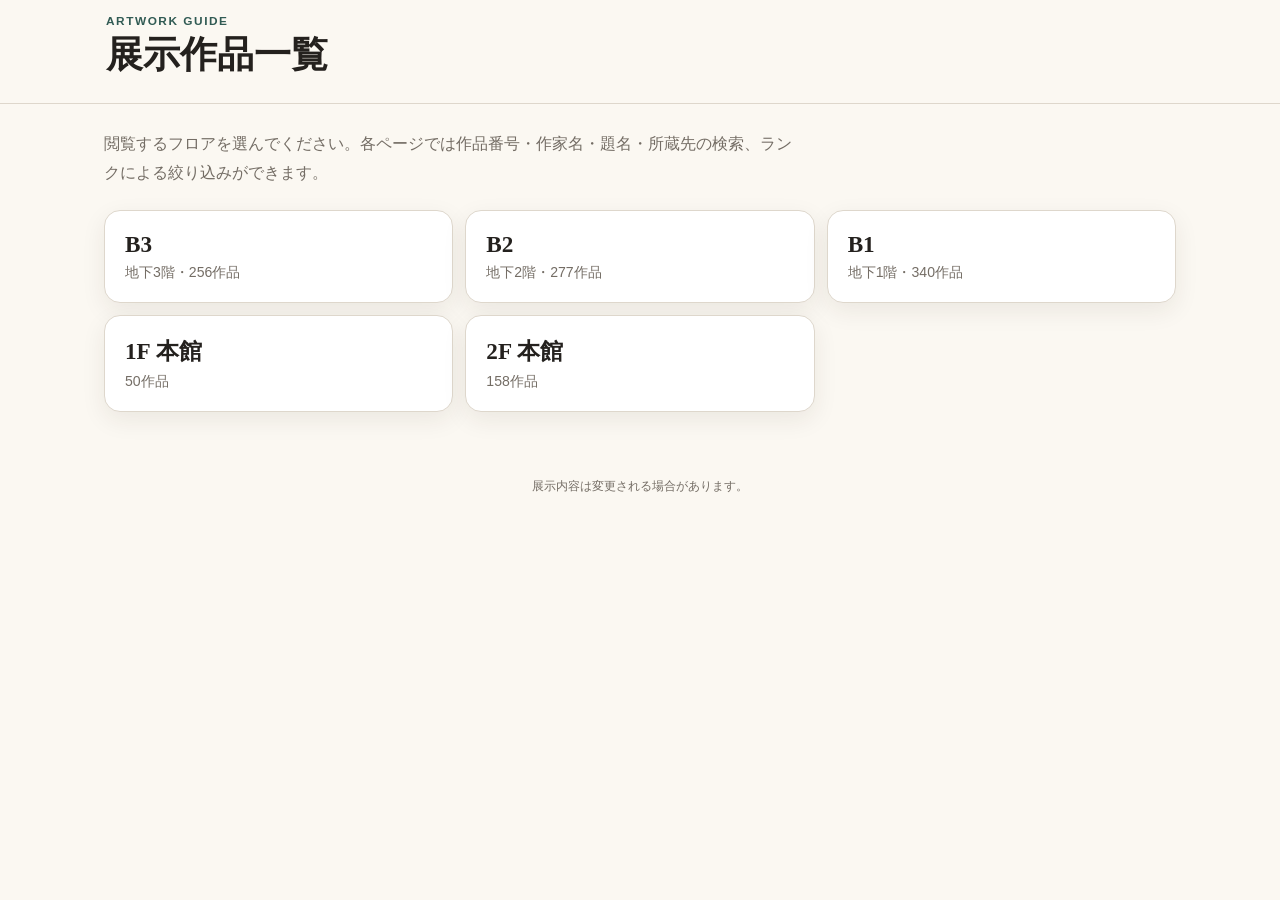
==== index.html @ 7910fbfc "Add files via upload" ====
<!doctype html><html lang="ja"><head><meta charset="utf-8"><meta name="viewport" content="width=device-width,initial-scale=1,viewport-fit=cover"><meta name="theme-color" content="#315b54"><title>展示作品一覧</title><link rel="stylesheet" href="styles.css"></head><body><header><div class="head"><p class="eyebrow">ARTWORK GUIDE</p><h1 class="title">展示作品一覧</h1></div></header><main><p class="home-intro">閲覧するフロアを選んでください。各ページでは作品番号・作家名・題名・所蔵先の検索、ランクによる絞り込みができます。</p><div class="floor-grid"><a class="floor-card" href="b3.html"><strong>B3</strong><span>地下3階・256作品</span></a><a class="floor-card" href="b2.html"><strong>B2</strong><span>地下2階・277作品</span></a><a class="floor-card" href="b1.html"><strong>B1</strong><span>地下1階・340作品</span></a><a class="floor-card" href="1f.html"><strong>1F 本館</strong><span>50作品</span></a><a class="floor-card" href="2f.html"><strong>2F 本館</strong><span>158作品</span></a></div></main><footer>展示内容は変更される場合があります。</footer></body></html>
---- styles.css ----
:root{--ink:#24211e;--muted:#746d65;--paper:#fbf8f2;--card:#fff;--line:#ded7cc;--accent:#315b54;--s:#a62b35;--a:#d49b17;--shadow:0 8px 24px rgba(45,36,25,.08)}
*{box-sizing:border-box}html{background:var(--paper);color:var(--ink);font-family:-apple-system,BlinkMacSystemFont,"Hiragino Sans","Yu Gothic UI",sans-serif}body{margin:0}button,input,select{font:inherit}
header{position:sticky;top:0;z-index:5;background:rgba(251,248,242,.94);backdrop-filter:blur(12px);border-bottom:1px solid var(--line)}
.head{max-width:1100px;margin:auto;padding:14px 16px 12px}.eyebrow{margin:0;color:var(--accent);font-weight:800;font-size:.74rem;letter-spacing:.13em}.title{margin:3px 0 11px;font-family:Georgia,"Yu Mincho",serif;font-size:clamp(1.55rem,7vw,2.3rem)}
.floor-nav{display:flex;gap:7px;overflow:auto;padding-bottom:2px;scrollbar-width:none}.floor-nav a{white-space:nowrap;text-decoration:none;color:var(--ink);background:#fff;border:1px solid var(--line);border-radius:999px;padding:8px 12px;font-size:.83rem;font-weight:700}.floor-nav a.active{background:var(--accent);border-color:var(--accent);color:white}
main{max-width:1100px;margin:auto;padding:18px 14px 48px}.toolbar{display:grid;grid-template-columns:1fr auto;gap:8px}.search,.rank-filter{border:1px solid var(--line);border-radius:12px;background:#fff;padding:12px;color:var(--ink)}.summary{display:flex;align-items:center;justify-content:space-between;margin:15px 2px 10px;color:var(--muted);font-size:.88rem}.summary strong{color:var(--ink)}
.works{display:grid;gap:10px}.work{background:var(--card);border:1px solid var(--line);border-radius:15px;padding:14px;box-shadow:var(--shadow)}.work-top{display:flex;gap:10px;align-items:flex-start}.num{min-width:42px;color:var(--muted);font-weight:800;font-variant-numeric:tabular-nums}.work-title{margin:0;font-size:1rem;line-height:1.45}.artist{margin:4px 0 0;color:var(--accent);font-size:.88rem;font-weight:700}.rank{margin-left:auto;min-width:30px;text-align:center;border-radius:8px;padding:5px 7px;font-weight:900;color:#fff}.rank.s{background:var(--s)}.rank.a{background:var(--a);color:#332400}.rank.b{background:#64809d}.details{margin:11px 0 0 52px;padding-top:10px;border-top:1px dashed var(--line);font-size:.82rem;line-height:1.55;color:var(--muted)}.details b{color:var(--ink)}.empty{text-align:center;padding:50px 10px;color:var(--muted)}
.home-intro{max-width:700px;margin:8px 0 22px;line-height:1.8;color:var(--muted)}.floor-grid{display:grid;gap:12px}.floor-card{display:block;background:white;border:1px solid var(--line);border-radius:16px;padding:20px;text-decoration:none;color:var(--ink);box-shadow:var(--shadow)}.floor-card span{color:var(--muted);font-size:.88rem}.floor-card strong{display:block;font-family:Georgia,"Yu Mincho",serif;font-size:1.45rem;margin-bottom:5px}
footer{text-align:center;padding:18px;color:var(--muted);font-size:.75rem}
@media(min-width:700px){.works{grid-template-columns:repeat(2,1fr)}.floor-grid{grid-template-columns:repeat(3,1fr)}.toolbar{grid-template-columns:minmax(300px,1fr) 170px}.work{padding:16px}}
@media(prefers-reduced-motion:no-preference){.work,.floor-card{transition:transform .18s,box-shadow .18s}.work:hover,.floor-card:hover{transform:translateY(-2px);box-shadow:0 12px 28px rgba(45,36,25,.12)}}
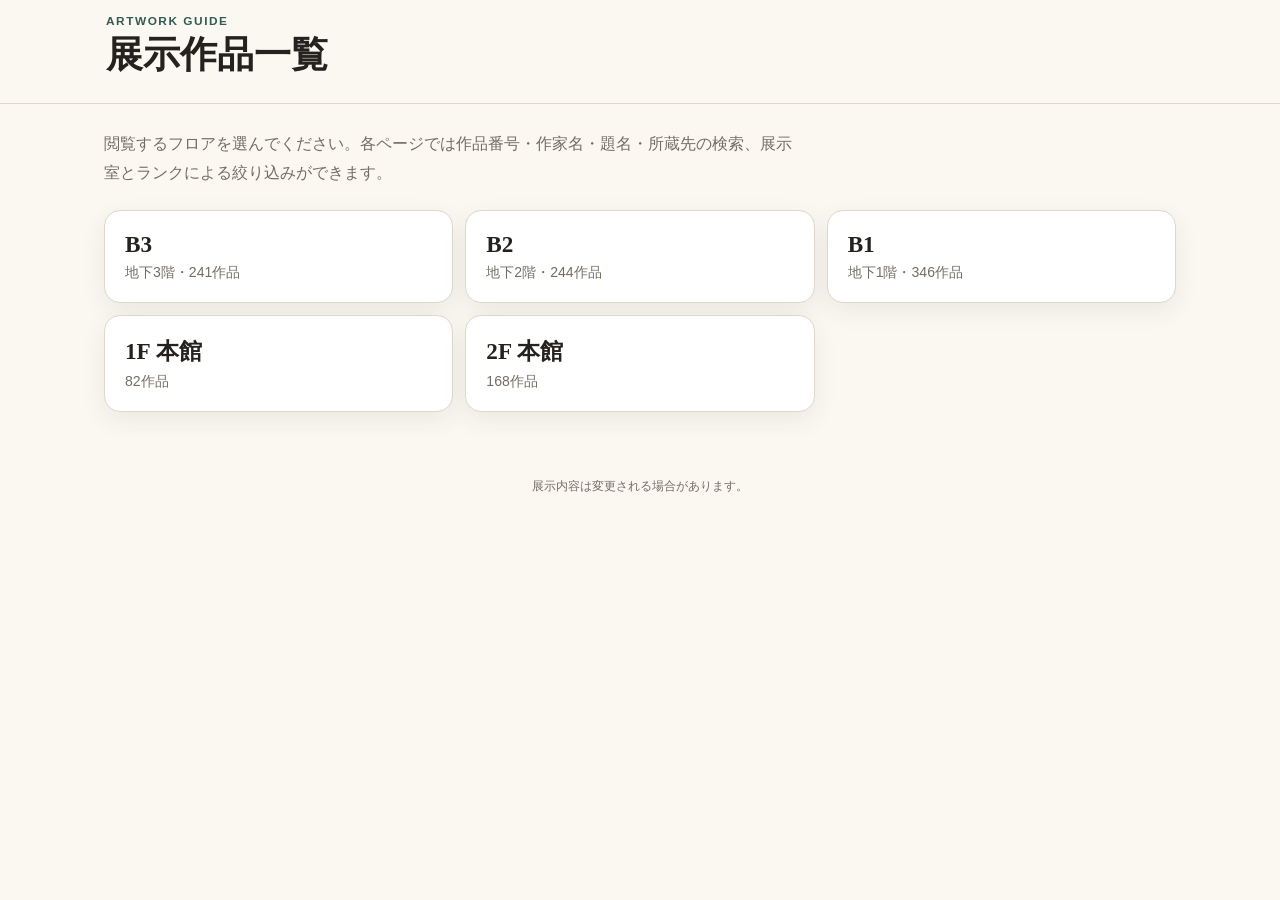
==== commit 007f596f: "展示室番号による作品フィルターを追加" ====
--- a/index.html
+++ b/index.html
@@ -1 +1 @@
-<!doctype html><html lang="ja"><head><meta charset="utf-8"><meta name="viewport" content="width=device-width,initial-scale=1,viewport-fit=cover"><meta name="theme-color" content="#315b54"><title>展示作品一覧</title><link rel="stylesheet" href="styles.css"></head><body><header><div class="head"><p class="eyebrow">ARTWORK GUIDE</p><h1 class="title">展示作品一覧</h1></div></header><main><p class="home-intro">閲覧するフロアを選んでください。各ページでは作品番号・作家名・題名・所蔵先の検索、ランクによる絞り込みができます。</p><div class="floor-grid"><a class="floor-card" href="b3.html"><strong>B3</strong><span>地下3階・256作品</span></a><a class="floor-card" href="b2.html"><strong>B2</strong><span>地下2階・277作品</span></a><a class="floor-card" href="b1.html"><strong>B1</strong><span>地下1階・340作品</span></a><a class="floor-card" href="1f.html"><strong>1F 本館</strong><span>50作品</span></a><a class="floor-card" href="2f.html"><strong>2F 本館</strong><span>158作品</span></a></div></main><footer>展示内容は変更される場合があります。</footer></body></html>
+<!doctype html><html lang="ja"><head><meta charset="utf-8"><meta name="viewport" content="width=device-width,initial-scale=1,viewport-fit=cover"><meta name="theme-color" content="#315b54"><title>展示作品一覧</title><link rel="stylesheet" href="styles.css"></head><body><header><div class="head"><p class="eyebrow">ARTWORK GUIDE</p><h1 class="title">展示作品一覧</h1></div></header><main><p class="home-intro">閲覧するフロアを選んでください。各ページでは作品番号・作家名・題名・所蔵先の検索、展示室とランクによる絞り込みができます。</p><div class="floor-grid"><a class="floor-card" href="b3.html"><strong>B3</strong><span>地下3階・241作品</span></a><a class="floor-card" href="b2.html"><strong>B2</strong><span>地下2階・244作品</span></a><a class="floor-card" href="b1.html"><strong>B1</strong><span>地下1階・346作品</span></a><a class="floor-card" href="1f.html"><strong>1F 本館</strong><span>82作品</span></a><a class="floor-card" href="2f.html"><strong>2F 本館</strong><span>168作品</span></a></div></main><footer>展示内容は変更される場合があります。</footer></body></html>
--- a/styles.css
+++ b/styles.css
@@ -3,8 +3,9 @@
 header{position:sticky;top:0;z-index:5;background:rgba(251,248,242,.94);backdrop-filter:blur(12px);border-bottom:1px solid var(--line)}
 .head{max-width:1100px;margin:auto;padding:14px 16px 12px}.eyebrow{margin:0;color:var(--accent);font-weight:800;font-size:.74rem;letter-spacing:.13em}.title{margin:3px 0 11px;font-family:Georgia,"Yu Mincho",serif;font-size:clamp(1.55rem,7vw,2.3rem)}
 .floor-nav{display:flex;gap:7px;overflow:auto;padding-bottom:2px;scrollbar-width:none}.floor-nav a{white-space:nowrap;text-decoration:none;color:var(--ink);background:#fff;border:1px solid var(--line);border-radius:999px;padding:8px 12px;font-size:.83rem;font-weight:700}.floor-nav a.active{background:var(--accent);border-color:var(--accent);color:white}
+.room-nav{display:flex;gap:6px;overflow:auto;margin-top:9px;padding-bottom:2px;scrollbar-width:none}.room-nav button{white-space:nowrap;border:1px solid var(--line);border-radius:9px;padding:7px 10px;background:#fff;color:var(--muted);font-size:.78rem;font-weight:700;cursor:pointer}.room-nav button.active{border-color:var(--accent);background:#e3ece9;color:var(--accent)}
 main{max-width:1100px;margin:auto;padding:18px 14px 48px}.toolbar{display:grid;grid-template-columns:1fr auto;gap:8px}.search,.rank-filter{border:1px solid var(--line);border-radius:12px;background:#fff;padding:12px;color:var(--ink)}.summary{display:flex;align-items:center;justify-content:space-between;margin:15px 2px 10px;color:var(--muted);font-size:.88rem}.summary strong{color:var(--ink)}
-.works{display:grid;gap:10px}.work{background:var(--card);border:1px solid var(--line);border-radius:15px;padding:14px;box-shadow:var(--shadow)}.work-top{display:flex;gap:10px;align-items:flex-start}.num{min-width:42px;color:var(--muted);font-weight:800;font-variant-numeric:tabular-nums}.work-title{margin:0;font-size:1rem;line-height:1.45}.artist{margin:4px 0 0;color:var(--accent);font-size:.88rem;font-weight:700}.rank{margin-left:auto;min-width:30px;text-align:center;border-radius:8px;padding:5px 7px;font-weight:900;color:#fff}.rank.s{background:var(--s)}.rank.a{background:var(--a);color:#332400}.rank.b{background:#64809d}.details{margin:11px 0 0 52px;padding-top:10px;border-top:1px dashed var(--line);font-size:.82rem;line-height:1.55;color:var(--muted)}.details b{color:var(--ink)}.empty{text-align:center;padding:50px 10px;color:var(--muted)}
+.works{display:grid;gap:10px}.work{background:var(--card);border:1px solid var(--line);border-radius:15px;padding:0;box-shadow:var(--shadow);overflow:hidden}.work-summary{display:flex;align-items:flex-start;gap:10px;width:100%;padding:14px;border:0;background:transparent;color:var(--ink);text-align:left;cursor:pointer}.work-summary:focus-visible{outline:3px solid color-mix(in srgb,var(--accent) 45%,transparent);outline-offset:-3px}.work-heading{min-width:0;flex:1}.num{min-width:42px;color:var(--muted);font-weight:800;font-variant-numeric:tabular-nums}.work-title{display:block;font-size:1rem;font-weight:700;line-height:1.45}.artist{display:block;margin:4px 0 0;color:var(--accent);font-size:.88rem;font-weight:700}.rank{min-width:30px;text-align:center;border-radius:8px;padding:5px 7px;font-weight:900;color:#fff}.rank.s{background:var(--s)}.rank.a{background:var(--a);color:#332400}.rank.b{background:#64809d}.chevron{margin:3px 0 0 2px;color:var(--muted);font-size:1.15rem;line-height:1;transition:transform .18s}.work-summary[aria-expanded="true"] .chevron{transform:rotate(180deg)}.details{margin:0 14px 14px 66px;padding-top:10px;border-top:1px dashed var(--line);font-size:.82rem;line-height:1.55;color:var(--muted)}.details[hidden]{display:none}.details b{color:var(--ink)}.wiki{display:table;margin-top:10px;padding:8px 11px;border:1px solid #c8c0b5;border-radius:9px;background:#f6f3ed;color:#3c3833;text-decoration:none;font-weight:800}.wiki:active{background:#eae5dc}.empty{text-align:center;padding:50px 10px;color:var(--muted)}
 .home-intro{max-width:700px;margin:8px 0 22px;line-height:1.8;color:var(--muted)}.floor-grid{display:grid;gap:12px}.floor-card{display:block;background:white;border:1px solid var(--line);border-radius:16px;padding:20px;text-decoration:none;color:var(--ink);box-shadow:var(--shadow)}.floor-card span{color:var(--muted);font-size:.88rem}.floor-card strong{display:block;font-family:Georgia,"Yu Mincho",serif;font-size:1.45rem;margin-bottom:5px}
 footer{text-align:center;padding:18px;color:var(--muted);font-size:.75rem}
 @media(min-width:700px){.works{grid-template-columns:repeat(2,1fr)}.floor-grid{grid-template-columns:repeat(3,1fr)}.toolbar{grid-template-columns:minmax(300px,1fr) 170px}.work{padding:16px}}
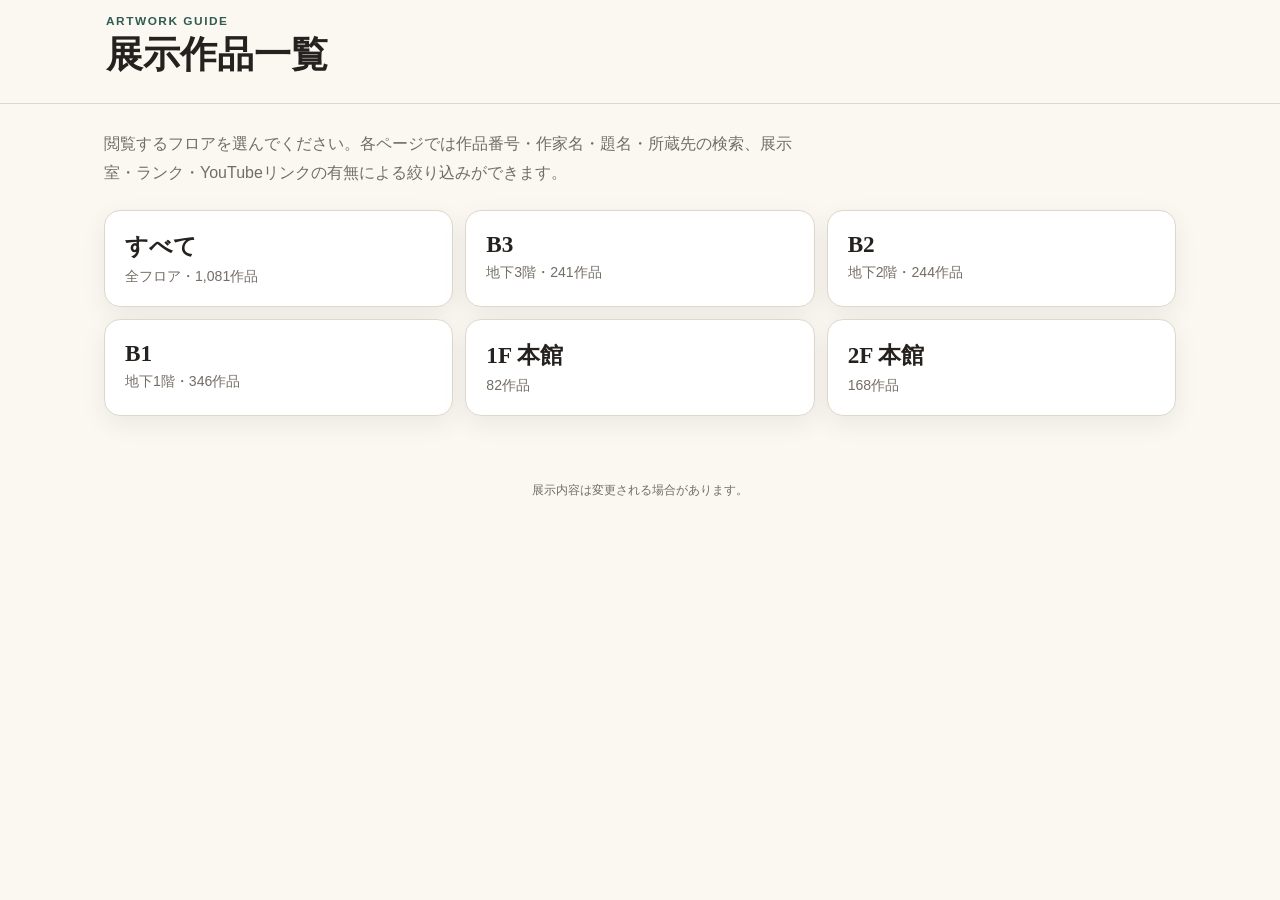
==== commit 9e668990: "全フロア表示とYouTubeフィルターを追加" ====
--- a/index.html
+++ b/index.html
@@ -1 +1 @@
-<!doctype html><html lang="ja"><head><meta charset="utf-8"><meta name="viewport" content="width=device-width,initial-scale=1,viewport-fit=cover"><meta name="theme-color" content="#315b54"><title>展示作品一覧</title><link rel="stylesheet" href="styles.css"></head><body><header><div class="head"><p class="eyebrow">ARTWORK GUIDE</p><h1 class="title">展示作品一覧</h1></div></header><main><p class="home-intro">閲覧するフロアを選んでください。各ページでは作品番号・作家名・題名・所蔵先の検索、展示室とランクによる絞り込みができます。</p><div class="floor-grid"><a class="floor-card" href="b3.html"><strong>B3</strong><span>地下3階・241作品</span></a><a class="floor-card" href="b2.html"><strong>B2</strong><span>地下2階・244作品</span></a><a class="floor-card" href="b1.html"><strong>B1</strong><span>地下1階・346作品</span></a><a class="floor-card" href="1f.html"><strong>1F 本館</strong><span>82作品</span></a><a class="floor-card" href="2f.html"><strong>2F 本館</strong><span>168作品</span></a></div></main><footer>展示内容は変更される場合があります。</footer></body></html>
+<!doctype html><html lang="ja"><head><meta charset="utf-8"><meta name="viewport" content="width=device-width,initial-scale=1,viewport-fit=cover"><meta name="theme-color" content="#315b54"><title>展示作品一覧</title><link rel="stylesheet" href="styles.css"></head><body><header><div class="head"><p class="eyebrow">ARTWORK GUIDE</p><h1 class="title">展示作品一覧</h1></div></header><main><p class="home-intro">閲覧するフロアを選んでください。各ページでは作品番号・作家名・題名・所蔵先の検索、展示室・ランク・YouTubeリンクの有無による絞り込みができます。</p><div class="floor-grid"><a class="floor-card" href="all.html"><strong>すべて</strong><span>全フロア・1,081作品</span></a><a class="floor-card" href="b3.html"><strong>B3</strong><span>地下3階・241作品</span></a><a class="floor-card" href="b2.html"><strong>B2</strong><span>地下2階・244作品</span></a><a class="floor-card" href="b1.html"><strong>B1</strong><span>地下1階・346作品</span></a><a class="floor-card" href="1f.html"><strong>1F 本館</strong><span>82作品</span></a><a class="floor-card" href="2f.html"><strong>2F 本館</strong><span>168作品</span></a></div></main><footer>展示内容は変更される場合があります。</footer></body></html>
--- a/styles.css
+++ b/styles.css
@@ -4,9 +4,17 @@
 .head{max-width:1100px;margin:auto;padding:14px 16px 12px}.eyebrow{margin:0;color:var(--accent);font-weight:800;font-size:.74rem;letter-spacing:.13em}.title{margin:3px 0 11px;font-family:Georgia,"Yu Mincho",serif;font-size:clamp(1.55rem,7vw,2.3rem)}
 .floor-nav{display:flex;gap:7px;overflow:auto;padding-bottom:2px;scrollbar-width:none}.floor-nav a{white-space:nowrap;text-decoration:none;color:var(--ink);background:#fff;border:1px solid var(--line);border-radius:999px;padding:8px 12px;font-size:.83rem;font-weight:700}.floor-nav a.active{background:var(--accent);border-color:var(--accent);color:white}
 .room-nav{display:flex;gap:6px;overflow:auto;margin-top:9px;padding-bottom:2px;scrollbar-width:none}.room-nav button{white-space:nowrap;border:1px solid var(--line);border-radius:9px;padding:7px 10px;background:#fff;color:var(--muted);font-size:.78rem;font-weight:700;cursor:pointer}.room-nav button.active{border-color:var(--accent);background:#e3ece9;color:var(--accent)}
-main{max-width:1100px;margin:auto;padding:18px 14px 48px}.toolbar{display:grid;grid-template-columns:1fr auto;gap:8px}.search,.rank-filter{border:1px solid var(--line);border-radius:12px;background:#fff;padding:12px;color:var(--ink)}.summary{display:flex;align-items:center;justify-content:space-between;margin:15px 2px 10px;color:var(--muted);font-size:.88rem}.summary strong{color:var(--ink)}
-.works{display:grid;gap:10px}.work{background:var(--card);border:1px solid var(--line);border-radius:15px;padding:0;box-shadow:var(--shadow);overflow:hidden}.work-summary{display:flex;align-items:flex-start;gap:10px;width:100%;padding:14px;border:0;background:transparent;color:var(--ink);text-align:left;cursor:pointer}.work-summary:focus-visible{outline:3px solid color-mix(in srgb,var(--accent) 45%,transparent);outline-offset:-3px}.work-heading{min-width:0;flex:1}.num{min-width:42px;color:var(--muted);font-weight:800;font-variant-numeric:tabular-nums}.work-title{display:block;font-size:1rem;font-weight:700;line-height:1.45}.artist{display:block;margin:4px 0 0;color:var(--accent);font-size:.88rem;font-weight:700}.rank{min-width:30px;text-align:center;border-radius:8px;padding:5px 7px;font-weight:900;color:#fff}.rank.s{background:var(--s)}.rank.a{background:var(--a);color:#332400}.rank.b{background:#64809d}.chevron{margin:3px 0 0 2px;color:var(--muted);font-size:1.15rem;line-height:1;transition:transform .18s}.work-summary[aria-expanded="true"] .chevron{transform:rotate(180deg)}.details{margin:0 14px 14px 66px;padding-top:10px;border-top:1px dashed var(--line);font-size:.82rem;line-height:1.55;color:var(--muted)}.details[hidden]{display:none}.details b{color:var(--ink)}.wiki{display:table;margin-top:10px;padding:8px 11px;border:1px solid #c8c0b5;border-radius:9px;background:#f6f3ed;color:#3c3833;text-decoration:none;font-weight:800}.wiki:active{background:#eae5dc}.empty{text-align:center;padding:50px 10px;color:var(--muted)}
+main{max-width:1100px;margin:auto;padding:18px 14px 48px}.toolbar{display:grid;grid-template-columns:1fr 1fr;gap:8px}.search{grid-column:1/-1}.search,.rank-filter,.youtube-filter{min-width:0;border:1px solid var(--line);border-radius:12px;background:#fff;padding:12px;color:var(--ink)}.summary{display:flex;align-items:center;justify-content:space-between;margin:15px 2px 10px;color:var(--muted);font-size:.88rem}.summary strong{color:var(--ink)}
+.works{display:grid;gap:10px}.work{position:relative;background:var(--card);border:1px solid var(--line);border-radius:15px;padding:0;box-shadow:var(--shadow);overflow:hidden}.work-summary{display:flex;align-items:flex-start;gap:10px;width:100%;padding:14px;padding-right:112px;border:0;background:transparent;color:var(--ink);text-align:left;cursor:pointer}.work-summary:focus-visible{outline:3px solid color-mix(in srgb,var(--accent) 45%,transparent);outline-offset:-3px}.work-heading{min-width:0;flex:1}.num{min-width:42px;color:var(--muted);font-weight:800;font-variant-numeric:tabular-nums}.work-title{display:block;font-size:1rem;font-weight:700;line-height:1.45}.artist{display:block;margin:4px 0 0;color:var(--accent);font-size:.88rem;font-weight:700}.work-icons{position:absolute;top:12px;right:35px;display:flex;align-items:center;gap:5px}.rank,.link-badge{display:inline-grid;place-items:center;min-width:30px;height:30px;border-radius:8px;padding:0 7px;font-weight:900;color:#fff}.rank.s{background:var(--s)}.rank.a{background:var(--a);color:#332400}.rank.b{background:#64809d}.link-badge{text-decoration:none;border:1px solid transparent}.link-badge.youtube{background:#d9272e}.link-badge.quizknock{background:#1768b0}.link-badge.link{background:#59636d}.link-badge:focus-visible{outline:3px solid color-mix(in srgb,var(--accent) 45%,transparent);outline-offset:2px}.chevron{position:absolute;right:14px;top:18px;color:var(--muted);font-size:1.15rem;line-height:1;transition:transform .18s}.work-summary[aria-expanded="true"] .chevron{transform:rotate(180deg)}.details{margin:0 14px 14px 66px;padding-top:10px;border-top:1px dashed var(--line);font-size:.82rem;line-height:1.55;color:var(--muted)}.details[hidden]{display:none}.details b{color:var(--ink)}.wiki{display:table;margin-top:10px;padding:8px 11px;border:1px solid #c8c0b5;border-radius:9px;background:#f6f3ed;color:#3c3833;text-decoration:none;font-weight:800}.wiki:active{background:#eae5dc}.empty{text-align:center;padding:50px 10px;color:var(--muted)}
 .home-intro{max-width:700px;margin:8px 0 22px;line-height:1.8;color:var(--muted)}.floor-grid{display:grid;gap:12px}.floor-card{display:block;background:white;border:1px solid var(--line);border-radius:16px;padding:20px;text-decoration:none;color:var(--ink);box-shadow:var(--shadow)}.floor-card span{color:var(--muted);font-size:.88rem}.floor-card strong{display:block;font-family:Georgia,"Yu Mincho",serif;font-size:1.45rem;margin-bottom:5px}
 footer{text-align:center;padding:18px;color:var(--muted);font-size:.75rem}
-@media(min-width:700px){.works{grid-template-columns:repeat(2,1fr)}.floor-grid{grid-template-columns:repeat(3,1fr)}.toolbar{grid-template-columns:minmax(300px,1fr) 170px}.work{padding:16px}}
+@media(min-width:700px){.works{grid-template-columns:repeat(2,1fr)}.floor-grid{grid-template-columns:repeat(3,1fr)}.toolbar{grid-template-columns:minmax(300px,1fr) 170px 170px}.search{grid-column:auto}.work{padding:16px}}
 @media(prefers-reduced-motion:no-preference){.work,.floor-card{transition:transform .18s,box-shadow .18s}.work:hover,.floor-card:hover{transform:translateY(-2px);box-shadow:0 12px 28px rgba(45,36,25,.12)}}
+
+/* 作品リンクと管理者編集 */
+.rank.c{background:#4f7d57}.rank.d{background:#6f6f76}.rank.e{border:1px solid #aaa9a3;background:#deded9;color:#373733}
+.work-summary{padding-right:48%}.work-icons{max-width:43%;justify-content:flex-end;flex-wrap:wrap}.edit-links{display:block;margin-top:10px;padding:7px 10px;border:1px solid var(--line);border-radius:9px;background:#fff;color:var(--muted);font-size:.76rem;font-weight:700;cursor:pointer}
+.link-dialog{width:min(92vw,560px);border:0;border-radius:18px;padding:0;box-shadow:0 24px 70px rgba(20,20,20,.28);color:var(--ink)}.link-dialog::backdrop{background:rgba(20,24,23,.48);backdrop-filter:blur(3px)}.link-form{padding:20px}.dialog-head{display:flex;align-items:flex-start;justify-content:space-between;gap:12px}.dialog-kicker{margin:0;color:var(--accent);font-size:.72rem;font-weight:900;letter-spacing:.1em}.dialog-title{margin:3px 0 0;font-family:Georgia,"Yu Mincho",serif;font-size:1.3rem}.dialog-close{border:0;background:transparent;color:var(--muted);font-size:1.8rem;line-height:1;cursor:pointer}.editing-work{margin:14px 0;color:var(--muted);font-size:.88rem;font-weight:700}.link-form label{display:block;margin-top:14px;font-size:.82rem;font-weight:800}.link-form textarea,.link-form input{display:block;width:100%;margin-top:6px;border:1px solid var(--line);border-radius:10px;padding:11px;background:#fff;color:var(--ink);font:inherit}.link-form textarea{resize:vertical}.token-help{margin:7px 0 0;color:var(--muted);font-size:.73rem;line-height:1.55}.editor-status{min-height:1.4em;margin:12px 0 0;color:var(--accent);font-size:.8rem;font-weight:700}.dialog-actions{display:flex;justify-content:flex-end;gap:8px;margin-top:14px}.dialog-actions button{border:1px solid var(--line);border-radius:10px;padding:10px 13px;background:#fff;color:var(--ink);font-weight:800;cursor:pointer}.dialog-actions .dialog-save{border-color:var(--accent);background:var(--accent);color:#fff}.dialog-actions button:disabled{opacity:.55;cursor:wait}
+
+/* 固定MAPボタンとフロアマップ */
+.title{padding-right:76px}.map-open{position:fixed;z-index:8;top:max(14px,env(safe-area-inset-top));right:max(14px,env(safe-area-inset-right));border:1px solid var(--accent);border-radius:10px;padding:9px 13px;background:var(--accent);color:#fff;font-size:.8rem;font-weight:900;letter-spacing:.06em;box-shadow:0 4px 14px rgba(31,61,56,.22);cursor:pointer}.map-dialog{width:min(96vw,980px);height:min(92dvh,920px);max-width:none;max-height:none;border:0;border-radius:16px;padding:0;background:#f3f0ea;color:var(--ink);box-shadow:0 24px 80px rgba(15,20,18,.34)}.map-dialog::backdrop{background:rgba(15,20,18,.62);backdrop-filter:blur(3px)}.map-panel{display:flex;height:100%;flex-direction:column}.map-bar{position:sticky;top:0;z-index:2;display:flex;align-items:center;justify-content:space-between;gap:12px;padding:11px 14px;background:rgba(255,255,255,.96);border-bottom:1px solid var(--line)}.map-bar h2{margin:0;font-family:Georgia,"Yu Mincho",serif;font-size:1.05rem}.map-close{display:grid;place-items:center;width:38px;height:38px;border:1px solid var(--line);border-radius:10px;background:#fff;color:var(--ink);font-size:1.65rem;line-height:1;cursor:pointer}.map-stage{flex:1;overflow:auto;-webkit-overflow-scrolling:touch;touch-action:pan-x pan-y pinch-zoom;background:#d8d4cd}.map-stage img{display:block;width:max(100%,760px);height:auto;max-width:none;margin:auto}.map-open:focus-visible,.map-close:focus-visible{outline:3px solid #79aaa0;outline-offset:2px}
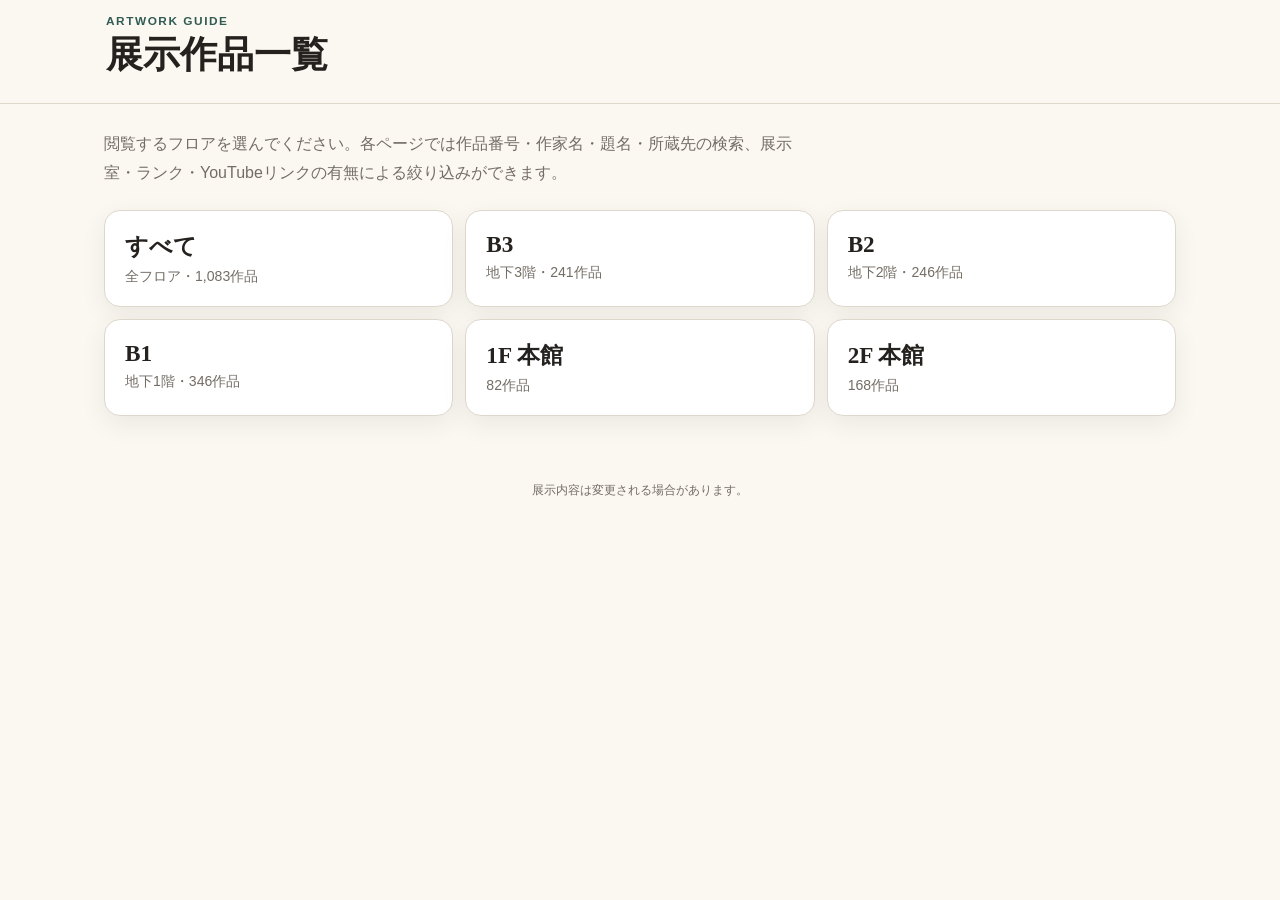
==== commit 9cfeff30: "作品652と最後の晩餐のデータを修正" ====
--- a/index.html
+++ b/index.html
@@ -1 +1 @@
-<!doctype html><html lang="ja"><head><meta charset="utf-8"><meta name="viewport" content="width=device-width,initial-scale=1,viewport-fit=cover"><meta name="theme-color" content="#315b54"><title>展示作品一覧</title><link rel="stylesheet" href="styles.css"></head><body><header><div class="head"><p class="eyebrow">ARTWORK GUIDE</p><h1 class="title">展示作品一覧</h1></div></header><main><p class="home-intro">閲覧するフロアを選んでください。各ページでは作品番号・作家名・題名・所蔵先の検索、展示室・ランク・YouTubeリンクの有無による絞り込みができます。</p><div class="floor-grid"><a class="floor-card" href="all.html"><strong>すべて</strong><span>全フロア・1,081作品</span></a><a class="floor-card" href="b3.html"><strong>B3</strong><span>地下3階・241作品</span></a><a class="floor-card" href="b2.html"><strong>B2</strong><span>地下2階・244作品</span></a><a class="floor-card" href="b1.html"><strong>B1</strong><span>地下1階・346作品</span></a><a class="floor-card" href="1f.html"><strong>1F 本館</strong><span>82作品</span></a><a class="floor-card" href="2f.html"><strong>2F 本館</strong><span>168作品</span></a></div></main><footer>展示内容は変更される場合があります。</footer></body></html>
+<!doctype html><html lang="ja"><head><meta charset="utf-8"><meta name="viewport" content="width=device-width,initial-scale=1,viewport-fit=cover"><meta name="theme-color" content="#315b54"><title>展示作品一覧</title><link rel="stylesheet" href="styles.css"></head><body><header><div class="head"><p class="eyebrow">ARTWORK GUIDE</p><h1 class="title">展示作品一覧</h1></div></header><main><p class="home-intro">閲覧するフロアを選んでください。各ページでは作品番号・作家名・題名・所蔵先の検索、展示室・ランク・YouTubeリンクの有無による絞り込みができます。</p><div class="floor-grid"><a class="floor-card" href="all.html"><strong>すべて</strong><span>全フロア・1,083作品</span></a><a class="floor-card" href="b3.html"><strong>B3</strong><span>地下3階・241作品</span></a><a class="floor-card" href="b2.html"><strong>B2</strong><span>地下2階・246作品</span></a><a class="floor-card" href="b1.html"><strong>B1</strong><span>地下1階・346作品</span></a><a class="floor-card" href="1f.html"><strong>1F 本館</strong><span>82作品</span></a><a class="floor-card" href="2f.html"><strong>2F 本館</strong><span>168作品</span></a></div></main><footer>展示内容は変更される場合があります。</footer></body></html>
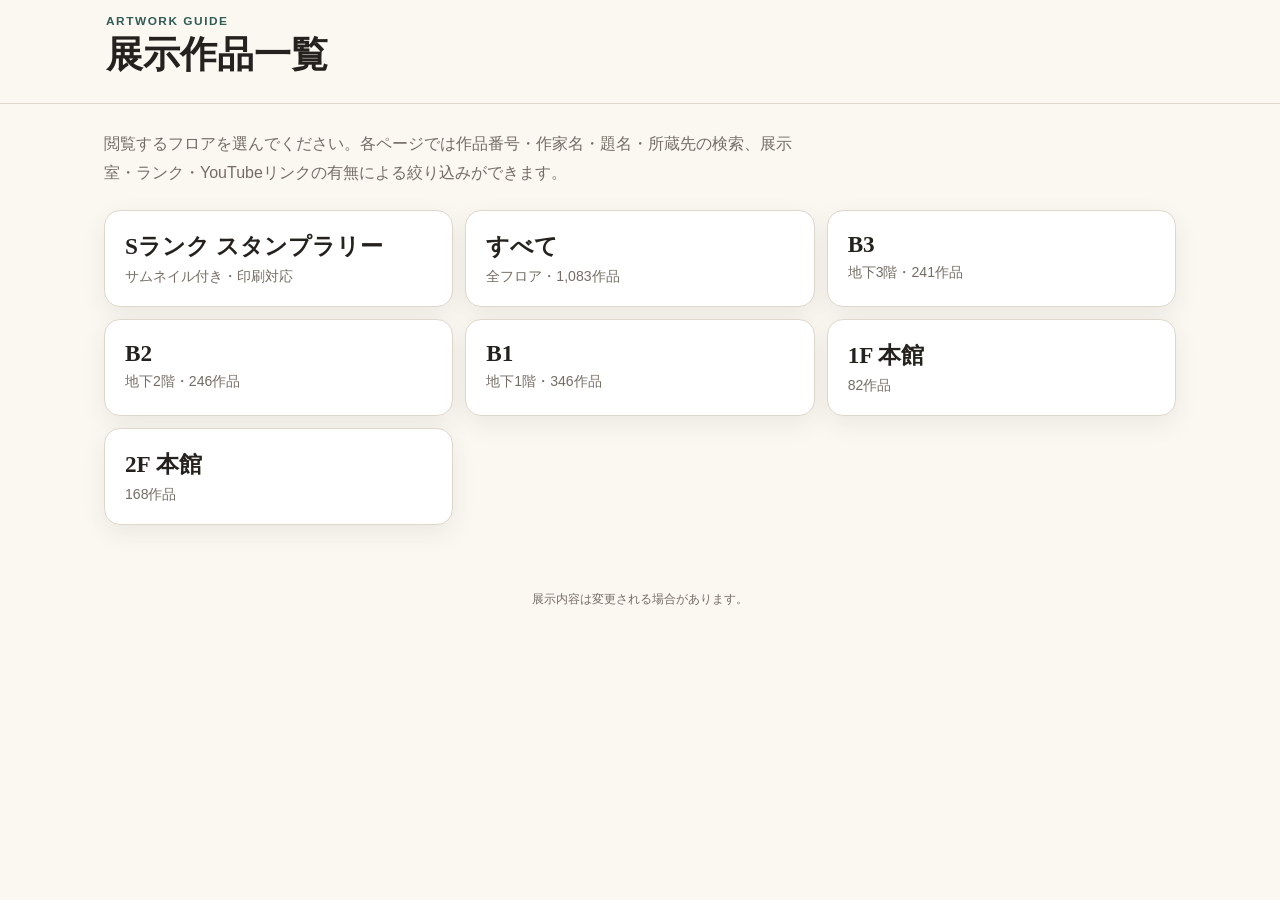
==== commit 9fef923d: "Sランクのスタンプラリーカードを追加" ====
--- a/index.html
+++ b/index.html
@@ -1 +1 @@
-<!doctype html><html lang="ja"><head><meta charset="utf-8"><meta name="viewport" content="width=device-width,initial-scale=1,viewport-fit=cover"><meta name="theme-color" content="#315b54"><title>展示作品一覧</title><link rel="stylesheet" href="styles.css"></head><body><header><div class="head"><p class="eyebrow">ARTWORK GUIDE</p><h1 class="title">展示作品一覧</h1></div></header><main><p class="home-intro">閲覧するフロアを選んでください。各ページでは作品番号・作家名・題名・所蔵先の検索、展示室・ランク・YouTubeリンクの有無による絞り込みができます。</p><div class="floor-grid"><a class="floor-card" href="all.html"><strong>すべて</strong><span>全フロア・1,083作品</span></a><a class="floor-card" href="b3.html"><strong>B3</strong><span>地下3階・241作品</span></a><a class="floor-card" href="b2.html"><strong>B2</strong><span>地下2階・246作品</span></a><a class="floor-card" href="b1.html"><strong>B1</strong><span>地下1階・346作品</span></a><a class="floor-card" href="1f.html"><strong>1F 本館</strong><span>82作品</span></a><a class="floor-card" href="2f.html"><strong>2F 本館</strong><span>168作品</span></a></div></main><footer>展示内容は変更される場合があります。</footer></body></html>
+<!doctype html><html lang="ja"><head><meta charset="utf-8"><meta name="viewport" content="width=device-width,initial-scale=1,viewport-fit=cover"><meta name="theme-color" content="#315b54"><title>展示作品一覧</title><link rel="stylesheet" href="styles.css"></head><body><header><div class="head"><p class="eyebrow">ARTWORK GUIDE</p><h1 class="title">展示作品一覧</h1></div></header><main><p class="home-intro">閲覧するフロアを選んでください。各ページでは作品番号・作家名・題名・所蔵先の検索、展示室・ランク・YouTubeリンクの有無による絞り込みができます。</p><div class="floor-grid"><a class="floor-card" href="stamp-rally.html"><strong>Sランク スタンプラリー</strong><span>サムネイル付き・印刷対応</span></a><a class="floor-card" href="all.html"><strong>すべて</strong><span>全フロア・1,083作品</span></a><a class="floor-card" href="b3.html"><strong>B3</strong><span>地下3階・241作品</span></a><a class="floor-card" href="b2.html"><strong>B2</strong><span>地下2階・246作品</span></a><a class="floor-card" href="b1.html"><strong>B1</strong><span>地下1階・346作品</span></a><a class="floor-card" href="1f.html"><strong>1F 本館</strong><span>82作品</span></a><a class="floor-card" href="2f.html"><strong>2F 本館</strong><span>168作品</span></a></div></main><footer>展示内容は変更される場合があります。</footer></body></html>
